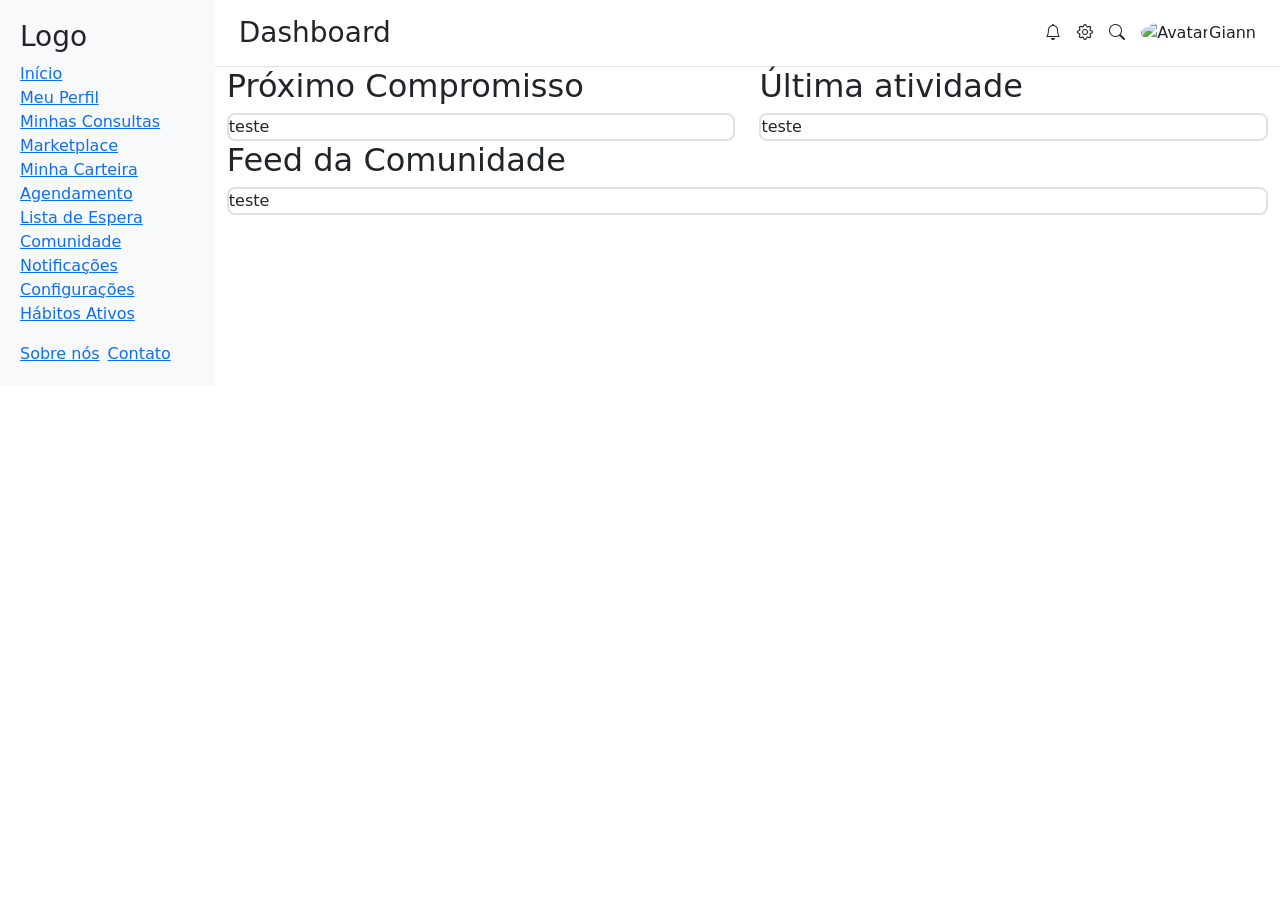
==== index.html @ 7e817b51 "feat: página inicial e menu" ====
<!DOCTYPE html>
<html lang="pt-BR">

<head>
    <meta charset="UTF-8">
    <meta name="viewport" content="width=device-width, initial-scale=1.0">
    <title>Dashboard</title>

    <link href="https://cdn.jsdelivr.net/npm/bootstrap@5.3.8/dist/css/bootstrap.min.css" rel="stylesheet"
        integrity="sha384-sRIl4kxILFvY47J16cr9ZwB07vP4J8+LH7qKQnuqkuIAvNWLzeN8tE5YBujZqJLB" crossorigin="anonymous">
    <link rel="stylesheet" href="https://cdn.jsdelivr.net/npm/bootstrap-icons@1.13.1/font/bootstrap-icons.min.css">
    <link rel="stylesheet" href="./public/assets/css/style.css">
</head>

<body class="d-flex">

    <aside class="sidebar">
        <h3>Logo</h3>
        <nav>
            <ul class="list-unstyled">
                <li><a href="#">Início</a></li>
                <li><a href="#">Meu Perfil</a></li>
                <li><a href="#">Minhas Consultas</a></li>
                <li><a href="#">Marketplace</a></li>
                <li><a href="#">Minha Carteira</a></li>
                <li><a href="#">Agendamento</a></li>
                <li><a href="#">Lista de Espera</a></li>
                <li><a href="#">Comunidade</a></li>
                <li><a href="#">Notificações</a></li>
                <li><a href="#">Configurações</a></li>
                <li><a href="#">Hábitos Ativos</a></li>
            </ul>
        </nav>
        <div class="d-flex gap-2">
            <a href="">Sobre nós</a>
            <a href="">Contato</a>
        </div>
    </aside>

    <div class="w-100 h-100">
        <header class="d-flex w-100 py-3 px-4 border-bottom align-items-center">
            <h3 class="mb-0">Dashboard</h3>
            <div class="d-flex align-items-center gap-3 ms-auto">
                <i class="bi bi-bell"></i>
                <i class="bi bi-gear"></i>
                <i class="bi bi-search"></i>

                <div class="d-flex">
                    <img src="https://via.placeholder.com/40" alt="Avatar" class="rounded-circle">
                    <span>Giann</span>
                </div>

            </div>
        </header>
        <main class="container-fluid">
            <div class="row">
                <section class="col-md-6">
                    <h2>Próximo Compromisso</h2>
                    <div class="border border-2 rounded-3">
                        teste
                    </div>
                </section>
                <section class="col-md-6">
                    <h2>Última atividade</h2>
                    <div class="border border-2 rounded-3">
                        teste
                    </div>
                </section>
                <section class="col-12">
                    <h2>Feed da Comunidade</h2>
                    <div class="border border-2 rounded-3">
                        teste
                    </div>
                </section>
            </div>
        </main>
    </div>

    <script src="https://cdn.jsdelivr.net/npm/bootstrap@5.3.8/dist/js/bootstrap.bundle.min.js"
        integrity="sha384-FKyoEForCGlyvwx9Hj09JcYn3nv7wiPVlz7YYwJrWVcXK/BmnVDxM+D2scQbITxI"
        crossorigin="anonymous"></script>
</body>

</html>
---- public/assets/css/style.css ----
.sidebar {
    width: 250px;
    background-color: #f8f9fa;
    padding: 20px;
}
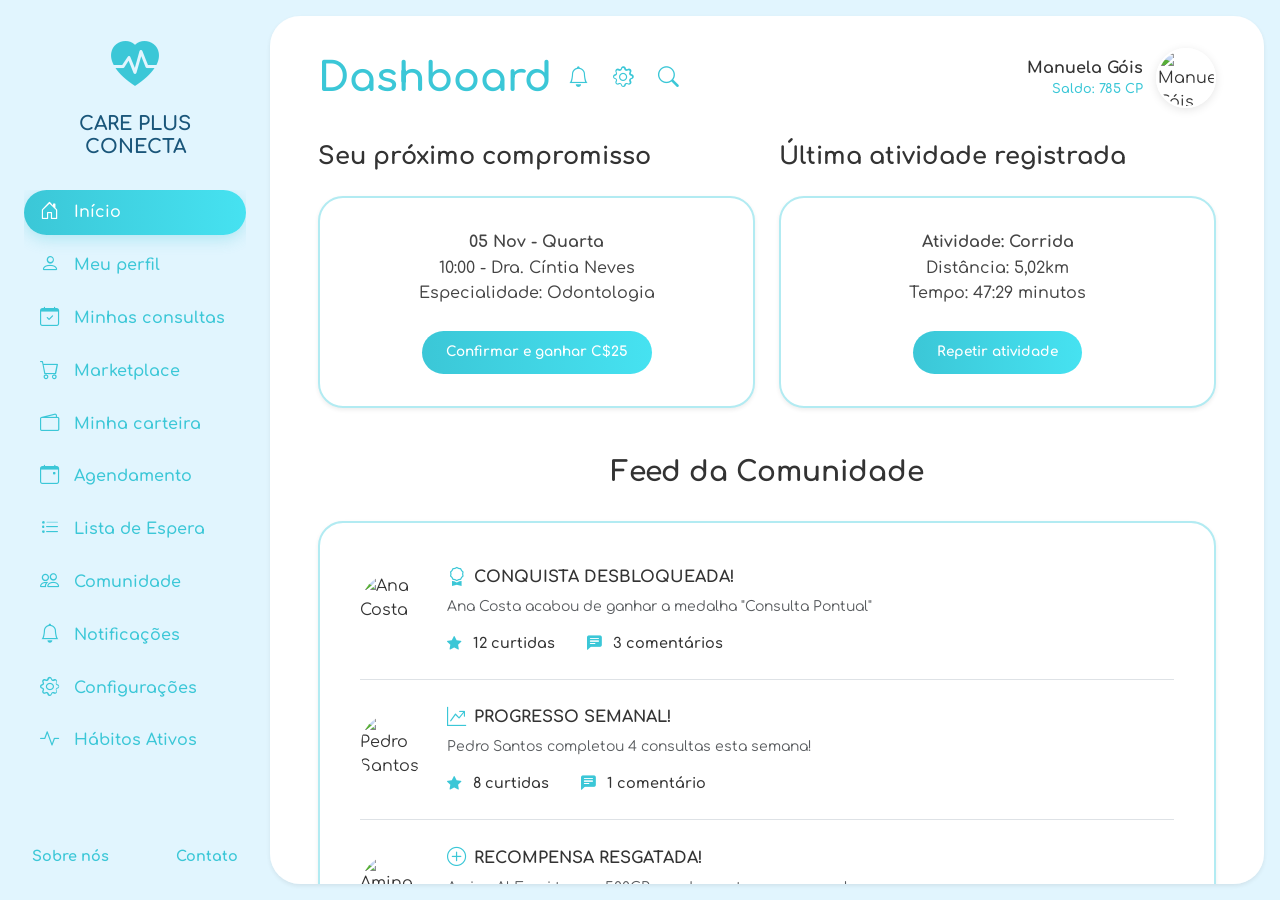
==== commit 394a52de: "feat: dashboard e consultas implementadas" ====
--- a/index.html
+++ b/index.html
@@ -4,81 +4,201 @@
 <head>
     <meta charset="UTF-8">
     <meta name="viewport" content="width=device-width, initial-scale=1.0">
-    <title>Dashboard</title>
-
-    <link href="https://cdn.jsdelivr.net/npm/bootstrap@5.3.8/dist/css/bootstrap.min.css" rel="stylesheet"
-        integrity="sha384-sRIl4kxILFvY47J16cr9ZwB07vP4J8+LH7qKQnuqkuIAvNWLzeN8tE5YBujZqJLB" crossorigin="anonymous">
-    <link rel="stylesheet" href="https://cdn.jsdelivr.net/npm/bootstrap-icons@1.13.1/font/bootstrap-icons.min.css">
+    <title>Care Plus Conecta - Dashboard</title>
+
+    <!-- Bootstrap 5 CSS -->
+    <link href="https://cdn.jsdelivr.net/npm/bootstrap@5.3.3/dist/css/bootstrap.min.css" rel="stylesheet">
+    <!-- Bootstrap Icons -->
+    <link rel="stylesheet" href="https://cdn.jsdelivr.net/npm/bootstrap-icons@1.11.3/font/bootstrap-icons.min.css">
+    <!-- Custom CSS -->
     <link rel="stylesheet" href="./public/assets/css/style.css">
 </head>
 
-<body class="d-flex">
-
-    <aside class="sidebar">
-        <h3>Logo</h3>
-        <nav>
-            <ul class="list-unstyled">
-                <li><a href="#">Início</a></li>
-                <li><a href="#">Meu Perfil</a></li>
-                <li><a href="#">Minhas Consultas</a></li>
-                <li><a href="#">Marketplace</a></li>
-                <li><a href="#">Minha Carteira</a></li>
-                <li><a href="#">Agendamento</a></li>
-                <li><a href="#">Lista de Espera</a></li>
-                <li><a href="#">Comunidade</a></li>
-                <li><a href="#">Notificações</a></li>
-                <li><a href="#">Configurações</a></li>
-                <li><a href="#">Hábitos Ativos</a></li>
-            </ul>
+<body class="d-lg-flex">
+
+    <!-- Mobile Header -->
+    <div class="d-lg-none w-100 bg-light p-3 d-flex align-items-center justify-content-between border-bottom sticky-top">
+        <div class="d-flex align-items-center gap-2">
+            <i class="bi bi-heart-pulse-fill" style="font-size: 1.5rem; color: var(--main-cyan);"></i>
+            <span class="fw-bold text-uppercase" style="font-size: 0.8rem; color: #1a567a;">Care Plus Conecta</span>
+        </div>
+        <button class="btn border-0 text-cyan" type="button" data-bs-toggle="offcanvas" data-bs-target="#sidebarOffcanvas">
+            <i class="bi bi-list fs-2"></i>
+        </button>
+    </div>
+
+    <!-- Sidebar (Offcanvas on mobile, fixed on desktop) -->
+    <aside class="offcanvas-lg offcanvas-start sidebar" tabindex="-1" id="sidebarOffcanvas">
+        <div class="offcanvas-header d-lg-none">
+            <h5 class="offcanvas-title text-cyan fw-bold">MENU</h5>
+            <button type="button" class="btn-close" data-bs-dismiss="offcanvas" data-bs-target="#sidebarOffcanvas"></button>
+        </div>
+        
+        <div class="logo-container d-none d-lg-block">
+            <div class="mb-2">
+                <i class="bi bi-heart-pulse-fill" style="font-size: 3rem; color: var(--main-cyan);"></i>
+            </div>
+            <div class="logo-text text-uppercase">
+                Care Plus<br>Conecta
+            </div>
+        </div>
+
+        <nav class="flex-column nav-scrollable">
+            <a href="#" class="nav-link active">
+                <i class="bi bi-house-door"></i> Início
+            </a>
+            <a href="#" class="nav-link">
+                <i class="bi bi-person"></i> Meu perfil
+            </a>
+            <a href="#" class="nav-link">
+                <i class="bi bi-calendar-check"></i> Minhas consultas
+            </a>
+            <a href="#" class="nav-link">
+                <i class="bi bi-cart"></i> Marketplace
+            </a>
+            <a href="#" class="nav-link">
+                <i class="bi bi-wallet2"></i> Minha carteira
+            </a>
+            <a href="#" class="nav-link">
+                <i class="bi bi-calendar-event"></i> Agendamento
+            </a>
+            <a href="#" class="nav-link">
+                <i class="bi bi-list-task"></i> Lista de Espera
+            </a>
+            <a href="#" class="nav-link">
+                <i class="bi bi-people"></i> Comunidade
+            </a>
+            <a href="#" class="nav-link">
+                <i class="bi bi-bell"></i> Notificações
+            </a>
+            <a href="#" class="nav-link">
+                <i class="bi bi-gear"></i> Configurações
+            </a>
+            <a href="#" class="nav-link">
+                <i class="bi bi-activity"></i> Hábitos Ativos
+            </a>
         </nav>
-        <div class="d-flex gap-2">
-            <a href="">Sobre nós</a>
-            <a href="">Contato</a>
-        </div>
+
+        <footer class="sidebar-footer px-2 mt-auto pt-4">
+            <a href="#">Sobre nós</a>
+            <a href="#">Contato</a>
+        </footer>
     </aside>
 
-    <div class="w-100 h-100">
-        <header class="d-flex w-100 py-3 px-4 border-bottom align-items-center">
-            <h3 class="mb-0">Dashboard</h3>
-            <div class="d-flex align-items-center gap-3 ms-auto">
-                <i class="bi bi-bell"></i>
-                <i class="bi bi-gear"></i>
-                <i class="bi bi-search"></i>
-
-                <div class="d-flex">
-                    <img src="https://via.placeholder.com/40" alt="Avatar" class="rounded-circle">
-                    <span>Giann</span>
-                </div>
-
+    <!-- Main Content Wrapper -->
+    <div class="main-content-wrapper shadow-sm">
+        <header class="d-flex flex-column flex-md-row align-items-md-center gap-3">
+            <h1 class="mb-0">Dashboard</h1>
+            
+            <div class="ms-md-auto d-flex align-items-center justify-content-between w-100 w-md-auto">
+                <div class="header-icons me-md-4">
+                    <i class="bi bi-bell"></i>
+                    <i class="bi bi-gear"></i>
+                    <i class="bi bi-search"></i>
+                </div>
+                
+                <div class="user-profile">
+                    <div class="user-info">
+                        <span class="user-name">Manuela Góis</span>
+                        <span class="user-balance">Saldo: 785 CP</span>
+                    </div>
+                    <img src="https://i.pravatar.cc/150?u=manuela" alt="Manuela Góis" class="user-avatar">
+                </div>
             </div>
         </header>
-        <main class="container-fluid">
-            <div class="row">
-                <section class="col-md-6">
-                    <h2>Próximo Compromisso</h2>
-                    <div class="border border-2 rounded-3">
-                        teste
+
+        <main class="dashboard-container">
+            <!-- Row de Cards Principais -->
+            <div class="row g-4 mb-5">
+                <!-- Próximo Compromisso -->
+                <section class="col-lg-6 d-flex flex-column">
+                    <h2 class="section-title h4">Seu próximo compromisso</h2>
+                    <div class="dashboard-card shadow-sm h-100 w-100">
+                        <div class="card-content-text">
+                            <strong>05 Nov - Quarta</strong><br>
+                            10:00 - Dra. Cíntia Neves<br>
+                            Especialidade: Odontologia
+                        </div>
+                        <button class="btn btn-cyan px-4 mt-auto">Confirmar e ganhar C$25</button>
                     </div>
                 </section>
-                <section class="col-md-6">
-                    <h2>Última atividade</h2>
-                    <div class="border border-2 rounded-3">
-                        teste
+
+                <!-- Última atividade -->
+                <section class="col-lg-6 d-flex flex-column">
+                    <h2 class="section-title h4">Última atividade registrada</h2>
+                    <div class="dashboard-card shadow-sm h-100 w-100">
+                        <div class="card-content-text">
+                            <strong>Atividade: Corrida</strong><br>
+                            Distância: 5,02km<br>
+                            Tempo: 47:29 minutos
+                        </div>
+                        <button class="btn btn-cyan px-4 mt-auto">Repetir atividade</button>
                     </div>
                 </section>
-                <section class="col-12">
-                    <h2>Feed da Comunidade</h2>
-                    <div class="border border-2 rounded-3">
-                        teste
-                    </div>
-                </section>
-            </div>
+            </div>
+
+            <!-- Feed da Comunidade -->
+            <section class="row">
+                <div class="col-12 text-center mb-4">
+                    <h2 class="h3 fw-bold">Feed da Comunidade</h2>
+                </div>
+                <div class="col-12">
+                    <div class="feed-card shadow-sm bg-white">
+                        <!-- Feed Item 1 -->
+                        <article class="feed-item flex-column flex-sm-row border-bottom pb-4 mb-4">
+                            <img src="https://i.pravatar.cc/150?u=ana" alt="Ana Costa" class="feed-avatar mb-3 mb-sm-0">
+                            <div class="feed-content text-center text-sm-start w-100">
+                                <div class="d-flex align-items-center justify-content-center justify-content-sm-start gap-2 mb-1">
+                                    <i class="bi bi-award feed-icon"></i>
+                                    <h5 class="mb-0 text-uppercase fs-6">Conquista Desbloqueada!</h5>
+                                </div>
+                                <p class="text-muted small">Ana Costa acabou de ganhar a medalha "Consulta Pontual"</p>
+                                <div class="feed-stats flex-wrap justify-content-center justify-content-sm-start">
+                                    <span><i class="bi bi-star-fill"></i> 12 curtidas</span>
+                                    <span><i class="bi bi-chat-left-text-fill"></i> 3 comentários</span>
+                                </div>
+                            </div>
+                        </article>
+
+                        <!-- Feed Item 2 -->
+                        <article class="feed-item flex-column flex-sm-row border-bottom pb-4 mb-4">
+                            <img src="https://i.pravatar.cc/150?u=pedro" alt="Pedro Santos" class="feed-avatar mb-3 mb-sm-0">
+                            <div class="feed-content text-center text-sm-start w-100">
+                                <div class="d-flex align-items-center justify-content-center justify-content-sm-start gap-2 mb-1">
+                                    <i class="bi bi-graph-up-arrow feed-icon"></i>
+                                    <h5 class="mb-0 text-uppercase fs-6">Progresso Semanal!</h5>
+                                </div>
+                                <p class="text-muted small">Pedro Santos completou 4 consultas esta semana!</p>
+                                <div class="feed-stats flex-wrap justify-content-center justify-content-sm-start">
+                                    <span><i class="bi bi-star-fill"></i> 8 curtidas</span>
+                                    <span><i class="bi bi-chat-left-text-fill"></i> 1 comentário</span>
+                                </div>
+                            </div>
+                        </article>
+
+                        <!-- Feed Item 3 -->
+                        <article class="feed-item flex-column flex-sm-row">
+                            <img src="https://i.pravatar.cc/150?u=amina" alt="Amina Al-Farsi" class="feed-avatar mb-3 mb-sm-0">
+                            <div class="feed-content text-center text-sm-start w-100">
+                                <div class="d-flex align-items-center justify-content-center justify-content-sm-start gap-2 mb-1">
+                                    <i class="bi bi-plus-circle feed-icon"></i>
+                                    <h5 class="mb-0 text-uppercase fs-6">Recompensa Resgatada!</h5>
+                                </div>
+                                <p class="text-muted small">Amina Al-Farsi trocou 500CP por descontos em exames!</p>
+                                <div class="feed-stats flex-wrap justify-content-center justify-content-sm-start">
+                                    <span><i class="bi bi-star-fill"></i> 16 curtidas</span>
+                                    <span><i class="bi bi-chat-left-text-fill"></i> 6 comentários</span>
+                                </div>
+                            </div>
+                        </article>
+                    </div>
+                </div>
+            </section>
         </main>
     </div>
 
-    <script src="https://cdn.jsdelivr.net/npm/bootstrap@5.3.8/dist/js/bootstrap.bundle.min.js"
-        integrity="sha384-FKyoEForCGlyvwx9Hj09JcYn3nv7wiPVlz7YYwJrWVcXK/BmnVDxM+D2scQbITxI"
-        crossorigin="anonymous"></script>
+    <!-- Bootstrap 5 JS Bundle -->
+    <script src="https://cdn.jsdelivr.net/npm/bootstrap@5.3.3/dist/js/bootstrap.bundle.min.js"></script>
 </body>
 
 </html>
--- a/public/assets/css/style.css
+++ b/public/assets/css/style.css
@@ -1,5 +1,384 @@
+@import url('https://fonts.googleapis.com/css2?family=Comfortaa:wght@300..700&display=swap');
+
+:root {
+    --main-cyan: #3bc7d7;
+    --sidebar-bg: #e1f5fe;
+    --card-border: #3bc7d7;
+    --text-dark: #333;
+    --btn-gradient: linear-gradient(90deg, #3bc7d7 0%, #46e2f1 100%);
+}
+
+body {
+    font-family: 'Comfortaa', cursive, sans-serif;
+    background-color: var(--sidebar-bg);
+    color: var(--text-dark);
+    margin: 0;
+}
+
+.text-cyan {
+    color: var(--main-cyan) !important;
+}
+
+/* Sidebar behavior */
 .sidebar {
-    width: 250px;
-    background-color: #f8f9fa;
-    padding: 20px;
-}+    width: 280px;
+    background-color: var(--sidebar-bg);
+    min-height: 100vh;
+    padding: 2rem 1.5rem;
+    display: flex;
+    flex-direction: column;
+}
+
+.nav-scrollable {
+    overflow-y: auto;
+    max-height: 70vh;
+}
+
+/* Custom Scrollbar for Sidebar */
+.nav-scrollable::-webkit-scrollbar {
+    width: 4px;
+}
+.nav-scrollable::-webkit-scrollbar-thumb {
+    background: var(--main-cyan);
+    border-radius: 10px;
+}
+
+.logo-container {
+    text-align: center;
+    margin-bottom: 2rem;
+}
+
+.logo-text {
+    color: #1a567a;
+    font-weight: 700;
+    font-size: 1.2rem;
+    line-height: 1.2;
+}
+
+.nav-link {
+    color: #3bc7d7;
+    font-weight: 600;
+    border-radius: 50px;
+    padding: 0.5rem 1rem;
+    margin-bottom: 0.5rem;
+    display: flex;
+    align-items: center;
+    gap: 15px;
+    transition: all 0.3s ease;
+}
+
+.nav-link i {
+    font-size: 1.2rem;
+}
+
+.nav-link.active {
+    background: var(--btn-gradient);
+    color: white !important;
+    box-shadow: 0 4px 15px rgba(59, 199, 215, 0.3);
+}
+
+.nav-link:hover:not(.active) {
+    background-color: rgba(59, 199, 215, 0.1);
+}
+
+.sidebar-footer {
+    display: flex;
+    justify-content: space-between;
+}
+
+.sidebar-footer a {
+    color: var(--main-cyan);
+    text-decoration: none;
+    font-weight: 700;
+    font-size: 0.9rem;
+}
+
+/* Main Content Wrapper */
+.main-content-wrapper {
+    flex-grow: 1;
+    background-color: white;
+    margin: 0;
+    border-radius: 0;
+    overflow-x: hidden;
+    display: flex;
+    flex-direction: column;
+}
+
+@media (min-width: 992px) {
+    .main-content-wrapper {
+        margin: 1rem;
+        margin-left: 0;
+        border-radius: 30px;
+        height: calc(100vh - 2rem);
+        overflow-y: auto;
+    }
+}
+
+header {
+    padding: 1.5rem;
+}
+
+@media (min-width: 768px) {
+    header {
+        padding: 2rem 3rem 1rem 3rem;
+    }
+}
+
+header h1 {
+    color: var(--main-cyan);
+    font-weight: 700;
+}
+
+.header-icons {
+    display: flex;
+    align-items: center;
+    gap: 1rem;
+}
+
+@media (min-width: 768px) {
+    .header-icons {
+        gap: 1.5rem;
+    }
+}
+
+.header-icons i {
+    font-size: 1.3rem;
+    color: var(--main-cyan);
+    cursor: pointer;
+}
+
+.user-profile {
+    display: flex;
+    align-items: center;
+    gap: 0.8rem;
+}
+
+.user-info {
+    text-align: right;
+}
+
+.user-name {
+    display: block;
+    font-weight: 700;
+    color: #333;
+    font-size: 0.9rem;
+}
+
+.user-balance {
+    display: block;
+    font-size: 0.8rem;
+    color: var(--main-cyan);
+    font-weight: 600;
+}
+
+.user-avatar {
+    width: 45px;
+    height: 45px;
+    border-radius: 50%;
+    object-fit: cover;
+    border: 2px solid white;
+    box-shadow: 0 2px 10px rgba(0,0,0,0.1);
+}
+
+@media (min-width: 768px) {
+    .user-avatar {
+        width: 60px;
+        height: 60px;
+    }
+    .user-name { font-size: 1rem; }
+}
+
+.dashboard-container {
+    padding: 1.5rem;
+}
+
+@media (min-width: 768px) {
+    .dashboard-container {
+        padding: 0 3rem 3rem 3rem;
+    }
+}
+
+.section-title {
+    font-weight: 700;
+    margin-bottom: 1.5rem;
+    color: #333;
+    min-height: 3rem; /* Garante que títulos de 1 ou 2 linhas não desalitem os cards */
+    display: flex;
+    align-items: flex-end;
+}
+
+.dashboard-card {
+    border: 2px solid #b2ebf2;
+    border-radius: 25px;
+    padding: 2rem;
+    display: flex;
+    flex-direction: column;
+    align-items: center;
+    justify-content: center;
+    text-align: center;
+    background-color: white;
+    transition: all 0.3s ease;
+}
+
+.dashboard-card:hover {
+    border-color: var(--main-cyan);
+    transform: translateY(-5px);
+}
+
+.card-content-text {
+    font-weight: 500;
+    line-height: 1.6;
+    margin-bottom: 1.5rem;
+    font-size: 1rem;
+    color: #444;
+}
+
+.btn-cyan {
+    background: var(--btn-gradient);
+    border: none;
+    color: white;
+    font-weight: 700;
+    border-radius: 50px;
+    padding: 0.7rem 1.5rem;
+    transition: all 0.2s ease;
+    font-size: 0.85rem;
+}
+
+.btn-cyan:hover {
+    color: white;
+    transform: translateY(-2px);
+    box-shadow: 0 4px 15px rgba(59, 199, 215, 0.4);
+}
+
+.feed-card {
+    border: 2px solid #b2ebf2;
+    border-radius: 25px;
+    padding: 1.5rem;
+}
+
+@media (min-width: 768px) {
+    .feed-card {
+        padding: 2.5rem;
+    }
+}
+
+.feed-item {
+    display: flex;
+    align-items: center;
+    gap: 1.5rem;
+    margin-bottom: 2rem;
+}
+
+.feed-avatar {
+    width: 60px;
+    height: 60px;
+    border-radius: 50%;
+    object-fit: cover;
+}
+
+@media (min-width: 768px) {
+    .feed-avatar {
+        width: 70px;
+        height: 70px;
+    }
+}
+
+.feed-icon {
+    font-size: 1.2rem;
+    color: var(--main-cyan);
+}
+
+.feed-content h5 {
+    font-weight: 700;
+    margin-bottom: 0.2rem;
+}
+
+.feed-stats {
+    display: flex;
+    gap: 1rem;
+    color: #333;
+    font-weight: 600;
+    font-size: 0.8rem;
+}
+
+@media (min-width: 576px) {
+    .feed-stats {
+        gap: 2rem;
+        font-size: 0.9rem;
+    }
+}
+
+.feed-stats i {
+    color: var(--main-cyan);
+    margin-right: 8px;
+}
+
+.btn-outline-cyan {
+    border: 1.5px solid var(--main-cyan);
+    color: #333;
+    font-weight: 700;
+    border-radius: 50px;
+    padding: 0.3rem 1.5rem;
+    transition: all 0.2s ease;
+    font-size: 0.9rem;
+    width: 100%;
+    margin-bottom: 0.5rem;
+}
+
+.btn-outline-cyan:hover {
+    background: var(--btn-gradient);
+    color: white;
+    border-color: transparent;
+}
+
+.doctor-avatar {
+    width: 120px;
+    height: 120px;
+    border-radius: 50%;
+    object-fit: cover;
+}
+
+.consult-item {
+    margin-bottom: 3rem;
+}
+
+.consult-info h4 {
+    color: var(--main-cyan);
+    font-weight: 700;
+    margin-bottom: 0.5rem;
+}
+
+.consult-info p {
+    font-weight: 600;
+    color: #333;
+    margin-bottom: 0.2rem;
+}
+
+.alert-conflict {
+    border: 1.5px solid var(--main-cyan);
+    border-radius: 20px;
+    padding: 1.5rem;
+    background-color: white;
+    max-width: 350px;
+}
+
+.alert-conflict i {
+    color: #f44336;
+    font-size: 1.5rem;
+}
+
+.alert-text {
+    font-size: 0.8rem;
+    font-weight: 700;
+    line-height: 1.4;
+}
+
+.pagination-container {
+    display: flex;
+    justify-content: center;
+    gap: 1rem;
+    font-weight: 700;
+    margin-top: 2rem;
+    color: #333;
+}
+
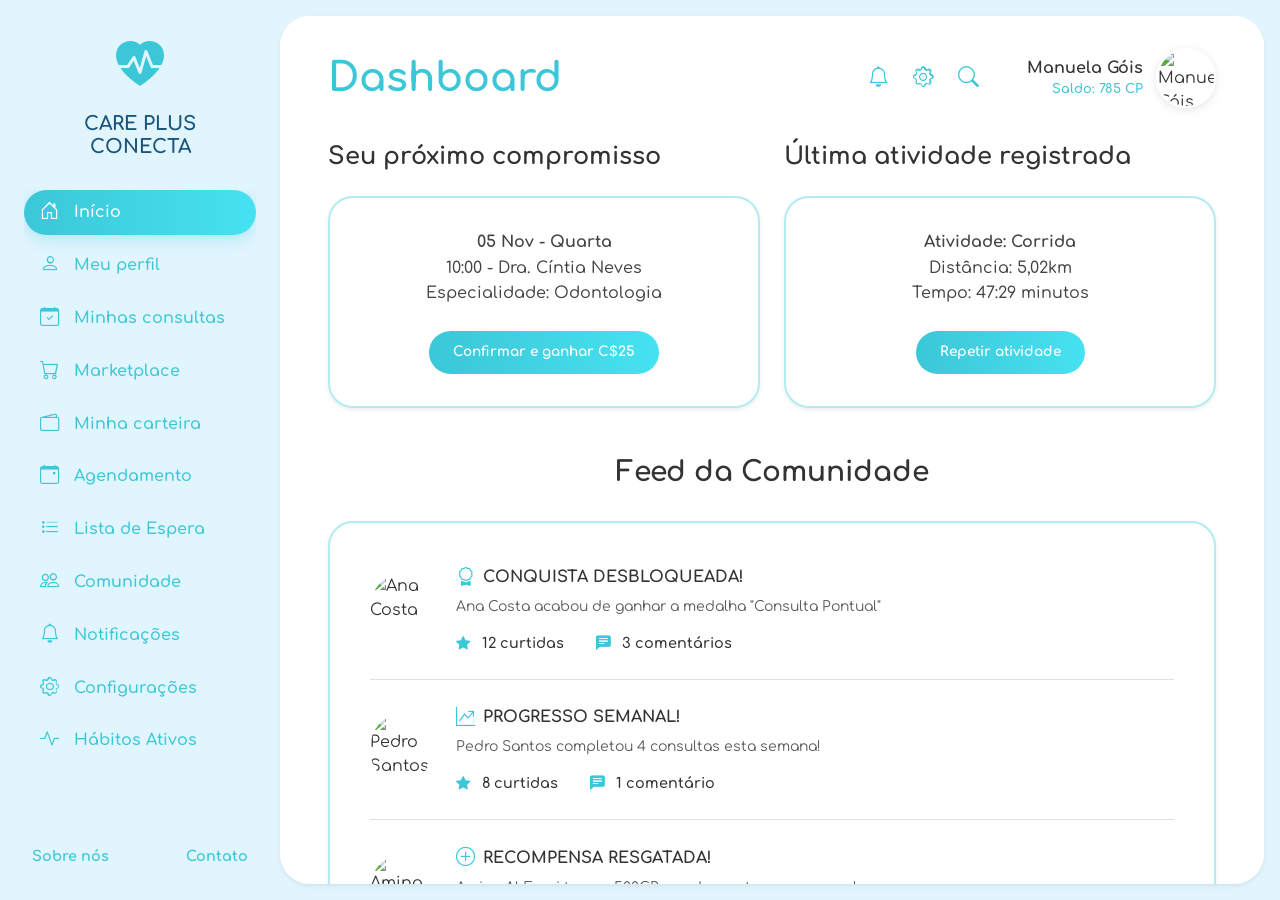
==== commit 1267d39f: "feat: novas páginas do projeto e arquivos cdn implementados localmente." ====
--- a/index.html
+++ b/index.html
@@ -17,12 +17,14 @@
 <body class="d-lg-flex">
 
     <!-- Mobile Header -->
-    <div class="d-lg-none w-100 bg-light p-3 d-flex align-items-center justify-content-between border-bottom sticky-top">
+    <div
+        class="d-lg-none w-100 bg-light p-3 d-flex align-items-center justify-content-between border-bottom sticky-top">
         <div class="d-flex align-items-center gap-2">
             <i class="bi bi-heart-pulse-fill" style="font-size: 1.5rem; color: var(--main-cyan);"></i>
             <span class="fw-bold text-uppercase" style="font-size: 0.8rem; color: #1a567a;">Care Plus Conecta</span>
         </div>
-        <button class="btn border-0 text-cyan" type="button" data-bs-toggle="offcanvas" data-bs-target="#sidebarOffcanvas">
+        <button class="btn border-0 text-cyan" type="button" data-bs-toggle="offcanvas"
+            data-bs-target="#sidebarOffcanvas">
             <i class="bi bi-list fs-2"></i>
         </button>
     </div>
@@ -31,9 +33,10 @@
     <aside class="offcanvas-lg offcanvas-start sidebar" tabindex="-1" id="sidebarOffcanvas">
         <div class="offcanvas-header d-lg-none">
             <h5 class="offcanvas-title text-cyan fw-bold">MENU</h5>
-            <button type="button" class="btn-close" data-bs-dismiss="offcanvas" data-bs-target="#sidebarOffcanvas"></button>
+            <button type="button" class="btn-close" data-bs-dismiss="offcanvas"
+                data-bs-target="#sidebarOffcanvas"></button>
         </div>
-        
+
         <div class="logo-container d-none d-lg-block">
             <div class="mb-2">
                 <i class="bi bi-heart-pulse-fill" style="font-size: 3rem; color: var(--main-cyan);"></i>
@@ -44,16 +47,16 @@
         </div>
 
         <nav class="flex-column nav-scrollable">
-            <a href="#" class="nav-link active">
+            <a href="index.html" class="nav-link active">
                 <i class="bi bi-house-door"></i> Início
             </a>
             <a href="#" class="nav-link">
                 <i class="bi bi-person"></i> Meu perfil
             </a>
-            <a href="#" class="nav-link">
+            <a href="consultas.html" class="nav-link">
                 <i class="bi bi-calendar-check"></i> Minhas consultas
             </a>
-            <a href="#" class="nav-link">
+            <a href="marketplace.html" class="nav-link">
                 <i class="bi bi-cart"></i> Marketplace
             </a>
             <a href="#" class="nav-link">
@@ -87,16 +90,16 @@
 
     <!-- Main Content Wrapper -->
     <div class="main-content-wrapper shadow-sm">
-        <header class="d-flex flex-column flex-md-row align-items-md-center gap-3">
+        <header class="d-flex flex-column flex-md-row align-items-md-center gap-3 sticky-top bg-white z-3">
             <h1 class="mb-0">Dashboard</h1>
-            
-            <div class="ms-md-auto d-flex align-items-center justify-content-between w-100 w-md-auto">
-                <div class="header-icons me-md-4">
+
+            <div class="ms-md-auto d-flex align-items-center justify-content-end w-100 w-md-auto">
+                <div class="header-icons me-md-5">
                     <i class="bi bi-bell"></i>
                     <i class="bi bi-gear"></i>
                     <i class="bi bi-search"></i>
                 </div>
-                
+
                 <div class="user-profile">
                     <div class="user-info">
                         <span class="user-name">Manuela Góis</span>
@@ -148,7 +151,8 @@
                         <article class="feed-item flex-column flex-sm-row border-bottom pb-4 mb-4">
                             <img src="https://i.pravatar.cc/150?u=ana" alt="Ana Costa" class="feed-avatar mb-3 mb-sm-0">
                             <div class="feed-content text-center text-sm-start w-100">
-                                <div class="d-flex align-items-center justify-content-center justify-content-sm-start gap-2 mb-1">
+                                <div
+                                    class="d-flex align-items-center justify-content-center justify-content-sm-start gap-2 mb-1">
                                     <i class="bi bi-award feed-icon"></i>
                                     <h5 class="mb-0 text-uppercase fs-6">Conquista Desbloqueada!</h5>
                                 </div>
@@ -162,9 +166,11 @@
 
                         <!-- Feed Item 2 -->
                         <article class="feed-item flex-column flex-sm-row border-bottom pb-4 mb-4">
-                            <img src="https://i.pravatar.cc/150?u=pedro" alt="Pedro Santos" class="feed-avatar mb-3 mb-sm-0">
+                            <img src="https://i.pravatar.cc/150?u=pedro" alt="Pedro Santos"
+                                class="feed-avatar mb-3 mb-sm-0">
                             <div class="feed-content text-center text-sm-start w-100">
-                                <div class="d-flex align-items-center justify-content-center justify-content-sm-start gap-2 mb-1">
+                                <div
+                                    class="d-flex align-items-center justify-content-center justify-content-sm-start gap-2 mb-1">
                                     <i class="bi bi-graph-up-arrow feed-icon"></i>
                                     <h5 class="mb-0 text-uppercase fs-6">Progresso Semanal!</h5>
                                 </div>
@@ -178,9 +184,11 @@
 
                         <!-- Feed Item 3 -->
                         <article class="feed-item flex-column flex-sm-row">
-                            <img src="https://i.pravatar.cc/150?u=amina" alt="Amina Al-Farsi" class="feed-avatar mb-3 mb-sm-0">
+                            <img src="https://i.pravatar.cc/150?u=amina" alt="Amina Al-Farsi"
+                                class="feed-avatar mb-3 mb-sm-0">
                             <div class="feed-content text-center text-sm-start w-100">
-                                <div class="d-flex align-items-center justify-content-center justify-content-sm-start gap-2 mb-1">
+                                <div
+                                    class="d-flex align-items-center justify-content-center justify-content-sm-start gap-2 mb-1">
                                     <i class="bi bi-plus-circle feed-icon"></i>
                                     <h5 class="mb-0 text-uppercase fs-6">Recompensa Resgatada!</h5>
                                 </div>
--- a/public/assets/css/style.css
+++ b/public/assets/css/style.css
@@ -13,6 +13,8 @@
     background-color: var(--sidebar-bg);
     color: var(--text-dark);
     margin: 0;
+    height: 100vh;
+    overflow: hidden;
 }
 
 .text-cyan {
@@ -22,16 +24,18 @@
 /* Sidebar behavior */
 .sidebar {
     width: 280px;
+    flex-shrink: 0;
     background-color: var(--sidebar-bg);
-    min-height: 100vh;
+    height: 100vh;
     padding: 2rem 1.5rem;
     display: flex;
     flex-direction: column;
+    overflow: hidden;
 }
 
 .nav-scrollable {
     overflow-y: auto;
-    max-height: 70vh;
+    flex-grow: 1;
 }
 
 /* Custom Scrollbar for Sidebar */
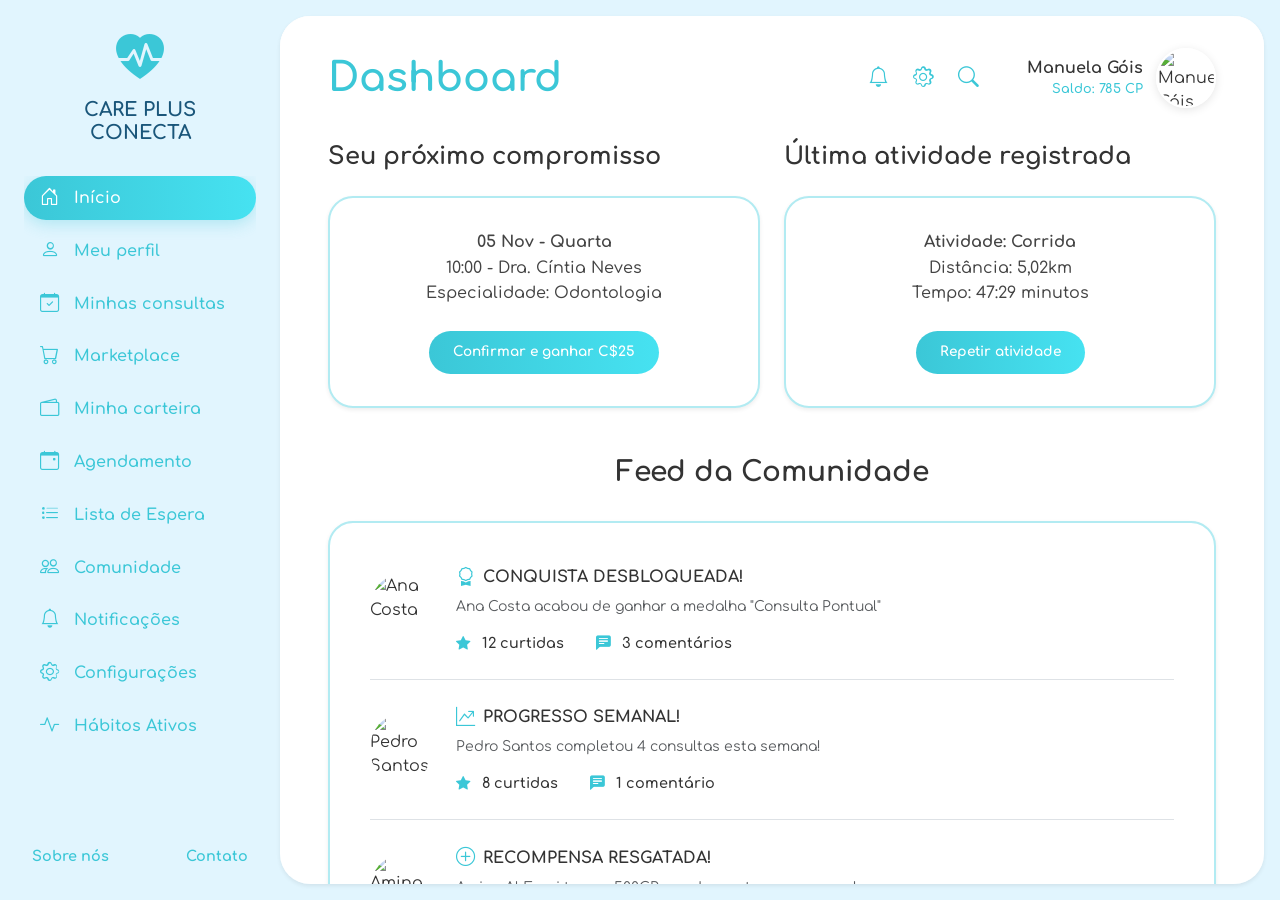
==== commit 1a285075: "refactor: remoção do css in line para classes do bootstrap" ====
--- a/index.html
+++ b/index.html
@@ -20,8 +20,8 @@
     <div
         class="d-lg-none w-100 bg-light p-3 d-flex align-items-center justify-content-between border-bottom sticky-top">
         <div class="d-flex align-items-center gap-2">
-            <i class="bi bi-heart-pulse-fill" style="font-size: 1.5rem; color: var(--main-cyan);"></i>
-            <span class="fw-bold text-uppercase" style="font-size: 0.8rem; color: #1a567a;">Care Plus Conecta</span>
+            <i class="bi bi-heart-pulse-fill fs-4 text-cyan"></i>
+            <span class="fw-bold text-uppercase small text-brand-dark">Care Plus Conecta</span>
         </div>
         <button class="btn border-0 text-cyan" type="button" data-bs-toggle="offcanvas"
             data-bs-target="#sidebarOffcanvas">
@@ -39,7 +39,7 @@
 
         <div class="logo-container d-none d-lg-block">
             <div class="mb-2">
-                <i class="bi bi-heart-pulse-fill" style="font-size: 3rem; color: var(--main-cyan);"></i>
+                <i class="bi bi-heart-pulse-fill display-5 text-cyan"></i>
             </div>
             <div class="logo-text text-uppercase">
                 Care Plus<br>Conecta
--- a/public/assets/css/style.css
+++ b/public/assets/css/style.css
@@ -13,12 +13,40 @@
     background-color: var(--sidebar-bg);
     color: var(--text-dark);
     margin: 0;
-    height: 100vh;
-    overflow: hidden;
+}
+
+@media (min-width: 992px) {
+    body {
+        height: 100vh;
+        overflow: hidden;
+    }
 }
 
 .text-cyan {
     color: var(--main-cyan) !important;
+}
+
+.text-brand-dark {
+    color: #1a567a !important;
+}
+
+.bg-cyan {
+    background-color: var(--main-cyan) !important;
+    color: white !important;
+}
+
+.avatar-80 {
+    width: 80px !important;
+    height: 80px !important;
+}
+
+.icon-box-100 {
+    width: 100px !important;
+    height: 100px !important;
+}
+
+.text-xs {
+    font-size: 0.65rem !important;
 }
 
 /* Sidebar behavior */
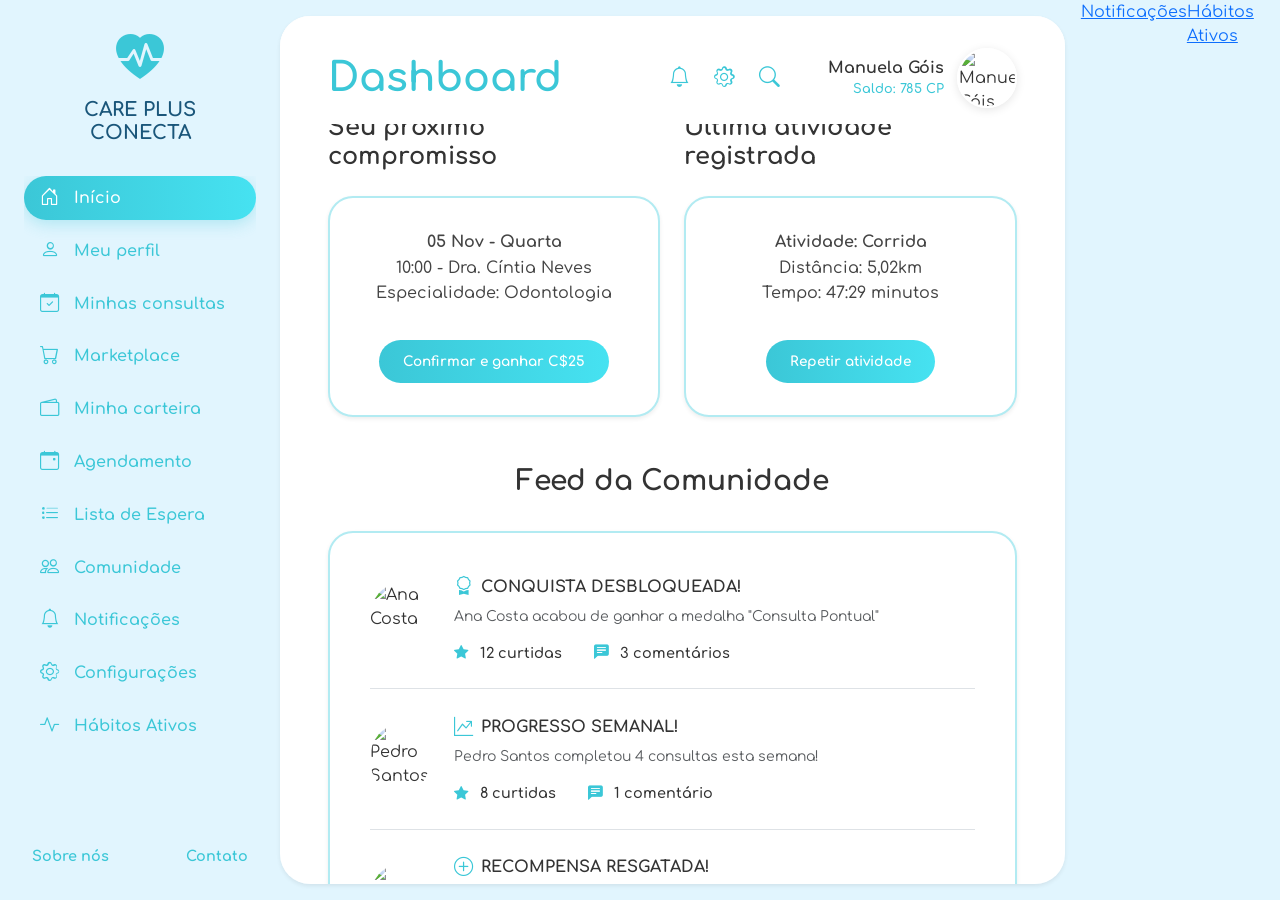
==== commit 373cb7d5: "feat: Adiciona tela de notificacao e tela de habitos ativos" ====
--- a/index.html
+++ b/index.html
@@ -7,6 +7,7 @@
     <title>Care Plus Conecta - Dashboard</title>
 
     <!-- Bootstrap 5 CSS -->
+     <link href="https://cdn.jsdelivr.net/npm/bootstrap@5.3.8/dist/css/bootstrap.min.css" rel="stylesheet" integrity="sha384-sRIl4kxILFvY47J16cr9ZwB07vP4J8+LH7qKQnuqkuIAvNWLzeN8tE5YBujZqJLB" crossorigin="anonymous">
     <link href="https://cdn.jsdelivr.net/npm/bootstrap@5.3.3/dist/css/bootstrap.min.css" rel="stylesheet">
     <!-- Bootstrap Icons -->
     <link rel="stylesheet" href="https://cdn.jsdelivr.net/npm/bootstrap-icons@1.11.3/font/bootstrap-icons.min.css">
@@ -59,25 +60,25 @@
             <a href="marketplace.html" class="nav-link">
                 <i class="bi bi-cart"></i> Marketplace
             </a>
-            <a href="#" class="nav-link">
+            <a href="minha-carteira.html" class="nav-link">
                 <i class="bi bi-wallet2"></i> Minha carteira
             </a>
-            <a href="#" class="nav-link">
+            <a href="agendamento.html" class="nav-link">
                 <i class="bi bi-calendar-event"></i> Agendamento
             </a>
             <a href="#" class="nav-link">
                 <i class="bi bi-list-task"></i> Lista de Espera
             </a>
-            <a href="#" class="nav-link">
+            <a href="comunidade.html" class="nav-link">
                 <i class="bi bi-people"></i> Comunidade
             </a>
-            <a href="#" class="nav-link">
+            <a href="notificacoes.html" class="nav-link">
                 <i class="bi bi-bell"></i> Notificações
             </a>
             <a href="#" class="nav-link">
                 <i class="bi bi-gear"></i> Configurações
             </a>
-            <a href="#" class="nav-link">
+            <a href="habitos-ativos.html" class="nav-link">
                 <i class="bi bi-activity"></i> Hábitos Ativos
             </a>
         </nav>
@@ -209,4 +210,16 @@
     <script src="https://cdn.jsdelivr.net/npm/bootstrap@5.3.3/dist/js/bootstrap.bundle.min.js"></script>
 </body>
 
+<a href="notificacoes.html">Notificações</a>
+
+<a href="habitos.html">Hábitos Ativos</a>
+
+
+
+
+
+
+
+
+
 </html>
--- a/public/assets/css/style.css
+++ b/public/assets/css/style.css
@@ -414,3 +414,6 @@
     color: #333;
 }
 
+
+
+
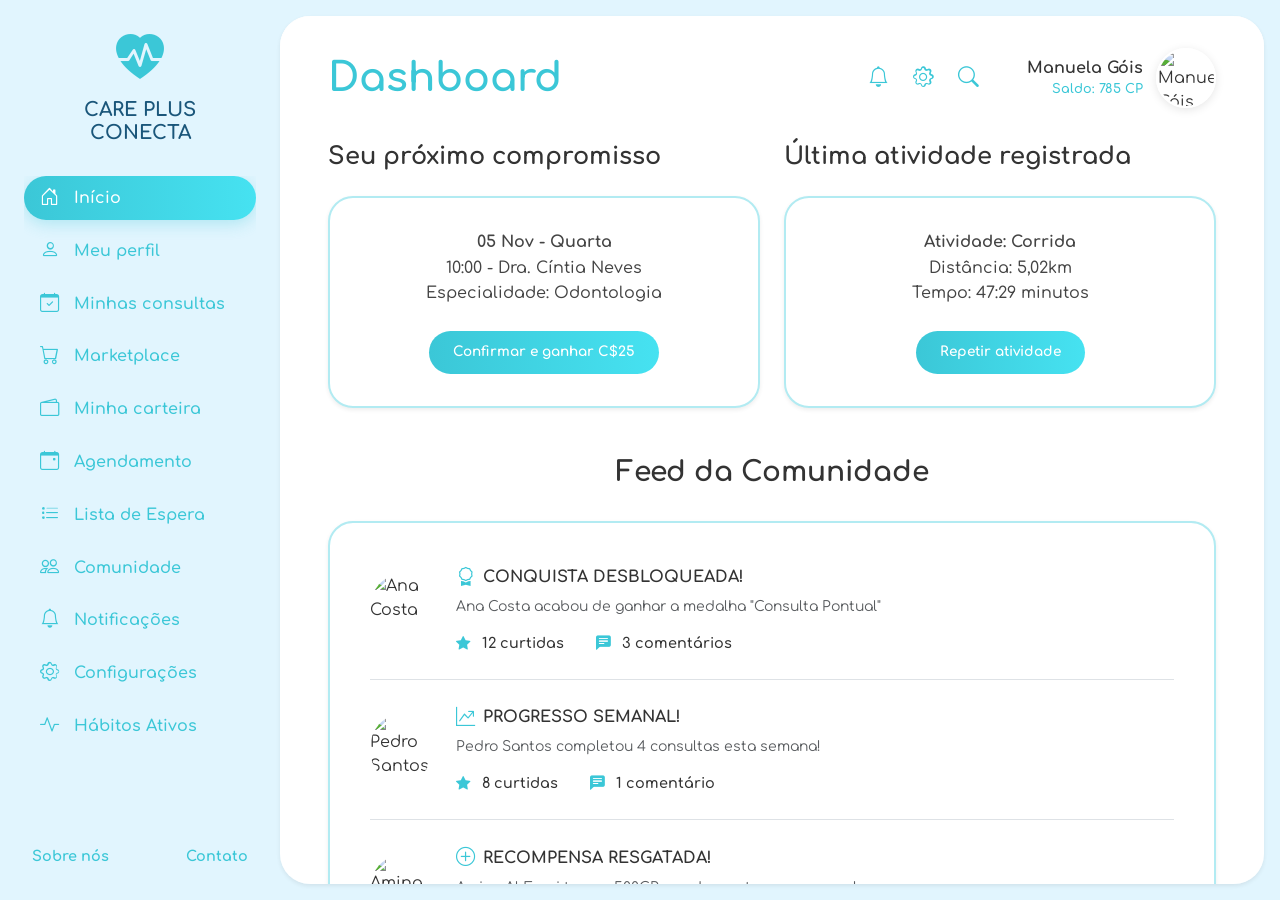
==== commit 2561d10b: "feat: subindo os arquivos do challenge sprint 2" ====
--- a/index.html
+++ b/index.html
@@ -7,7 +7,8 @@
     <title>Care Plus Conecta - Dashboard</title>
 
     <!-- Bootstrap 5 CSS -->
-     <link href="https://cdn.jsdelivr.net/npm/bootstrap@5.3.8/dist/css/bootstrap.min.css" rel="stylesheet" integrity="sha384-sRIl4kxILFvY47J16cr9ZwB07vP4J8+LH7qKQnuqkuIAvNWLzeN8tE5YBujZqJLB" crossorigin="anonymous">
+    <link href="https://cdn.jsdelivr.net/npm/bootstrap@5.3.8/dist/css/bootstrap.min.css" rel="stylesheet"
+        integrity="sha384-sRIl4kxILFvY47J16cr9ZwB07vP4J8+LH7qKQnuqkuIAvNWLzeN8tE5YBujZqJLB" crossorigin="anonymous">
     <link href="https://cdn.jsdelivr.net/npm/bootstrap@5.3.3/dist/css/bootstrap.min.css" rel="stylesheet">
     <!-- Bootstrap Icons -->
     <link rel="stylesheet" href="https://cdn.jsdelivr.net/npm/bootstrap-icons@1.11.3/font/bootstrap-icons.min.css">
@@ -66,7 +67,7 @@
             <a href="agendamento.html" class="nav-link">
                 <i class="bi bi-calendar-event"></i> Agendamento
             </a>
-            <a href="#" class="nav-link">
+            <a href="lista-de-espera.html" class="nav-link">
                 <i class="bi bi-list-task"></i> Lista de Espera
             </a>
             <a href="comunidade.html" class="nav-link">
@@ -210,16 +211,11 @@
     <script src="https://cdn.jsdelivr.net/npm/bootstrap@5.3.3/dist/js/bootstrap.bundle.min.js"></script>
 </body>
 
-<a href="notificacoes.html">Notificações</a>
-
-<a href="habitos.html">Hábitos Ativos</a>
-
-
-
-
-
-
-
-
-
-</html>+
+
+
+
+
+
+
+</html>
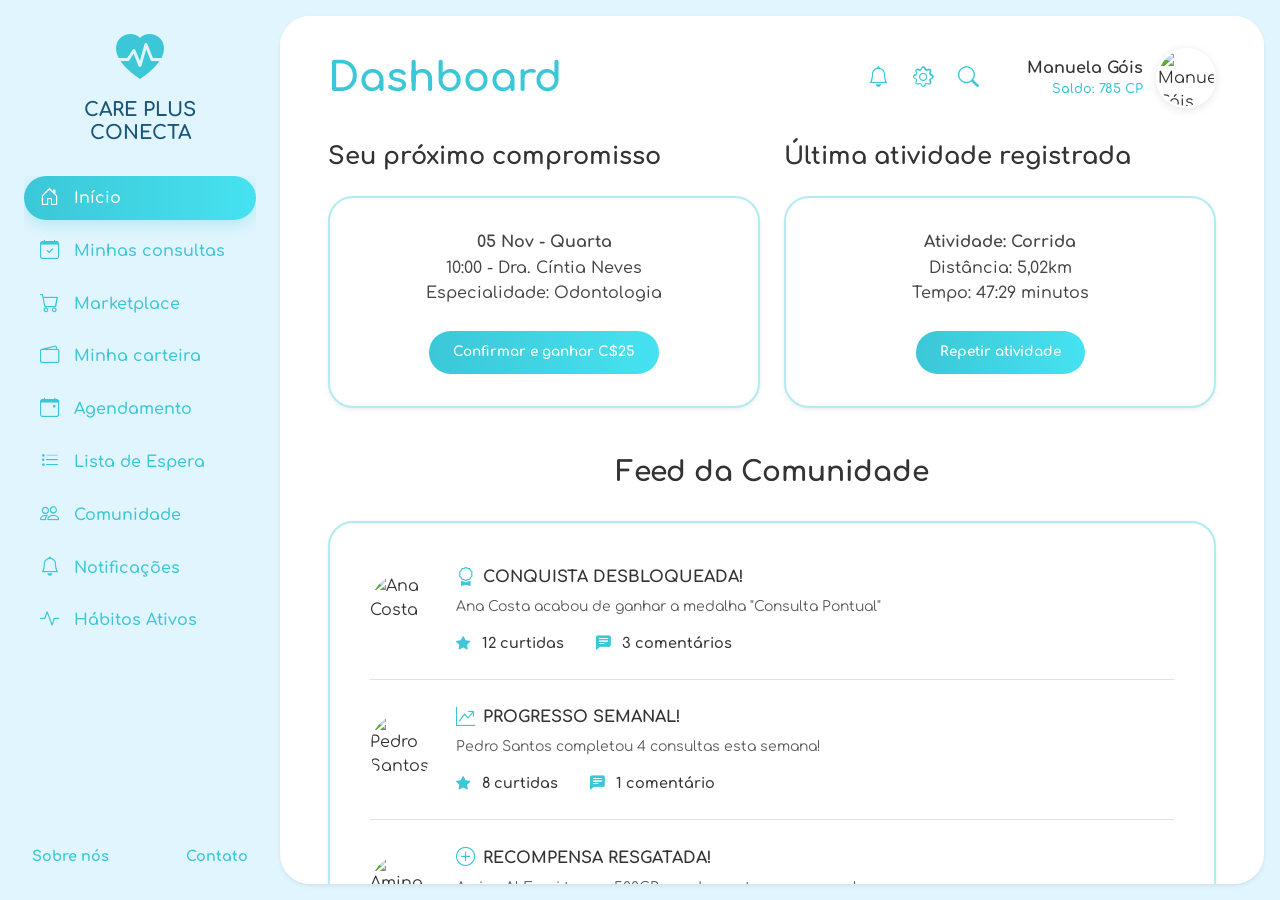
==== commit 78b9e42a: "fix: menu e conflict de páginas" ====
--- a/index.html
+++ b/index.html
@@ -7,8 +7,6 @@
     <title>Care Plus Conecta - Dashboard</title>
 
     <!-- Bootstrap 5 CSS -->
-    <link href="https://cdn.jsdelivr.net/npm/bootstrap@5.3.8/dist/css/bootstrap.min.css" rel="stylesheet"
-        integrity="sha384-sRIl4kxILFvY47J16cr9ZwB07vP4J8+LH7qKQnuqkuIAvNWLzeN8tE5YBujZqJLB" crossorigin="anonymous">
     <link href="https://cdn.jsdelivr.net/npm/bootstrap@5.3.3/dist/css/bootstrap.min.css" rel="stylesheet">
     <!-- Bootstrap Icons -->
     <link rel="stylesheet" href="https://cdn.jsdelivr.net/npm/bootstrap-icons@1.11.3/font/bootstrap-icons.min.css">
@@ -22,8 +20,8 @@
     <div
         class="d-lg-none w-100 bg-light p-3 d-flex align-items-center justify-content-between border-bottom sticky-top">
         <div class="d-flex align-items-center gap-2">
-            <i class="bi bi-heart-pulse-fill fs-4 text-cyan"></i>
-            <span class="fw-bold text-uppercase small text-brand-dark">Care Plus Conecta</span>
+            <i class="bi bi-heart-pulse-fill" style="font-size: 1.5rem; color: var(--main-cyan);"></i>
+            <span class="fw-bold text-uppercase" style="font-size: 0.8rem; color: #1a567a;">Care Plus Conecta</span>
         </div>
         <button class="btn border-0 text-cyan" type="button" data-bs-toggle="offcanvas"
             data-bs-target="#sidebarOffcanvas">
@@ -52,9 +50,6 @@
             <a href="index.html" class="nav-link active">
                 <i class="bi bi-house-door"></i> Início
             </a>
-            <a href="#" class="nav-link">
-                <i class="bi bi-person"></i> Meu perfil
-            </a>
             <a href="consultas.html" class="nav-link">
                 <i class="bi bi-calendar-check"></i> Minhas consultas
             </a>
@@ -75,9 +70,6 @@
             </a>
             <a href="notificacoes.html" class="nav-link">
                 <i class="bi bi-bell"></i> Notificações
-            </a>
-            <a href="#" class="nav-link">
-                <i class="bi bi-gear"></i> Configurações
             </a>
             <a href="habitos-ativos.html" class="nav-link">
                 <i class="bi bi-activity"></i> Hábitos Ativos
@@ -211,11 +203,4 @@
     <script src="https://cdn.jsdelivr.net/npm/bootstrap@5.3.3/dist/js/bootstrap.bundle.min.js"></script>
 </body>
 
-
-
-
-
-
-
-
-</html>
+</html>
--- a/public/assets/css/style.css
+++ b/public/assets/css/style.css
@@ -416,4 +416,3 @@
 
 
 
-
